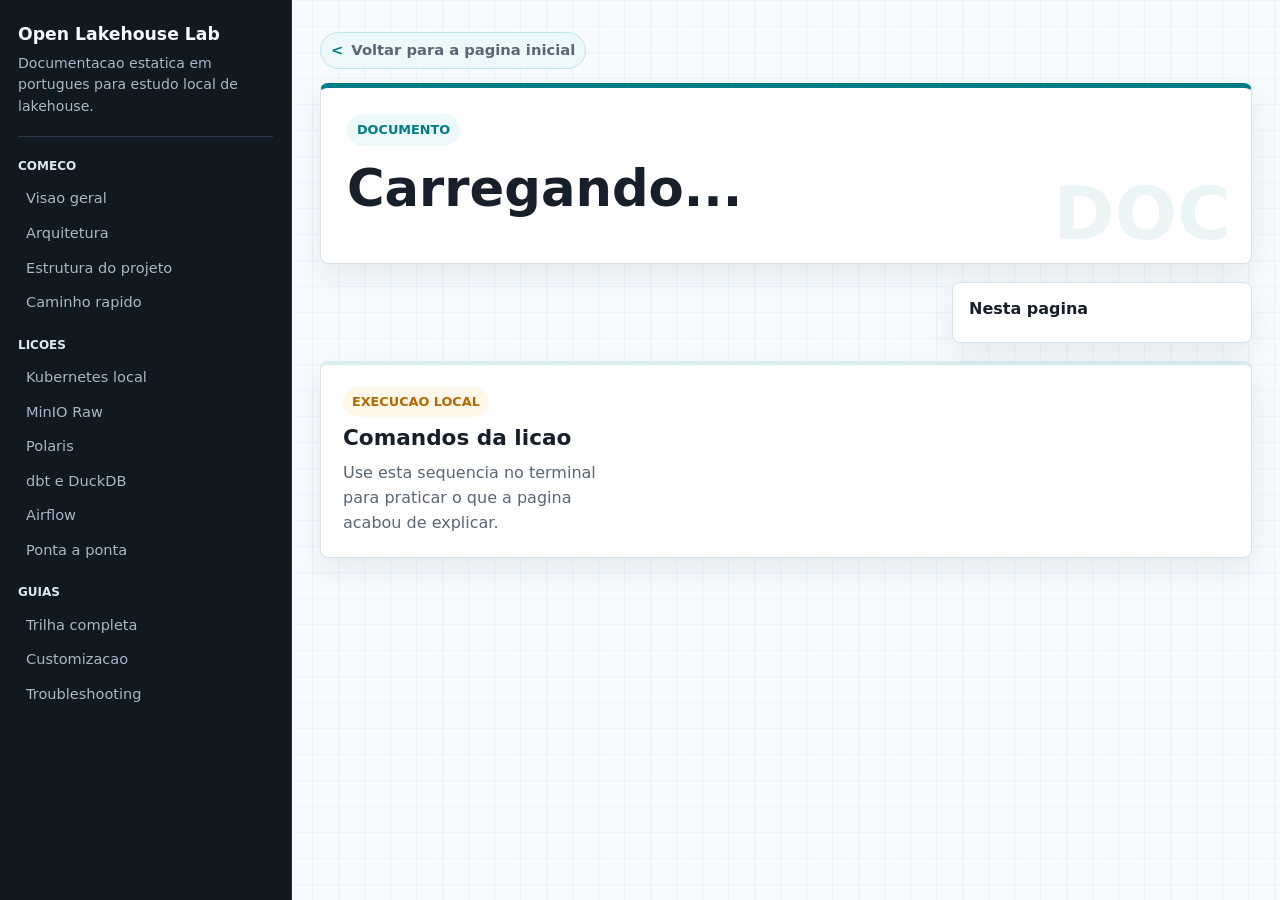
==== docs/site/pages/doc.html @ 3cd723d2 "docs(site): move lesson commands to page footer (#36)" ====
<!doctype html>
<html lang="pt-BR">
  <head>
    <meta charset="utf-8" />
    <meta name="viewport" content="width=device-width, initial-scale=1" />
    <title>Open Lakehouse Lab - Documento</title>
    <link rel="stylesheet" href="../assets/site.css" />
  </head>
  <body class="doc-page">
    <div class="layout doc-layout">
      <aside class="sidebar" aria-label="Navegacao principal">
        <div class="brand">
          <strong>Open Lakehouse Lab</strong>
          <span>Documentacao estatica em portugues para estudo local de lakehouse.</span>
        </div>
        <nav>
          <div class="nav-group">
            <h2>Comeco</h2>
            <a href="../index.html#visao-geral">Visao geral</a>
            <a href="../index.html#arquitetura">Arquitetura</a>
            <a href="../index.html#estrutura">Estrutura do projeto</a>
            <a href="../index.html#caminho-rapido">Caminho rapido</a>
          </div>
          <div class="nav-group">
            <h2>Licoes</h2>
            <a href="doc.html?doc=lesson-kind">Kubernetes local</a>
            <a href="doc.html?doc=lesson-minio">MinIO Raw</a>
            <a href="doc.html?doc=lesson-polaris">Polaris</a>
            <a href="doc.html?doc=lesson-dbt">dbt e DuckDB</a>
            <a href="doc.html?doc=lesson-airflow">Airflow</a>
            <a href="doc.html?doc=lesson-e2e">Ponta a ponta</a>
          </div>
          <div class="nav-group">
            <h2>Guias</h2>
            <a href="doc.html?doc=learning-path">Trilha completa</a>
            <a href="doc.html?doc=customization">Customizacao</a>
            <a href="doc.html?doc=troubleshooting">Troubleshooting</a>
          </div>
        </nav>
      </aside>

      <main>
        <div class="content">
          <div class="doc-top">
            <a class="crumb" href="../index.html">Voltar para a pagina inicial</a>
            <article class="doc-hero">
              <span class="doc-category" id="doc-category">Documento</span>
              <h1 id="doc-title">Carregando...</h1>
              <p class="lead" id="doc-summary"></p>
              <div class="tags" id="doc-tags"></div>
            </article>
          </div>

          <div class="doc-grid">
            <div class="doc-main" id="doc-sections"></div>
            <aside class="doc-aside">
              <div class="side-panel">
                <h2>Nesta pagina</h2>
                <div class="toc-list" id="doc-toc"></div>
              </div>
            </aside>
          </div>

          <section class="doc-command-section" id="doc-command-section">
            <div>
              <span class="doc-command-label">Execucao local</span>
              <h2>Comandos da licao</h2>
              <p>Use esta sequencia no terminal para praticar o que a pagina acabou de explicar.</p>
            </div>
            <div class="command-list" id="doc-commands"></div>
          </section>
        </div>
      </main>
    </div>

    <script src="../assets/docs-data.js"></script>
    <script>
      const params = new URLSearchParams(window.location.search);
      const key = params.get("doc") || "overview";
      const docs = window.OPEN_LAKEHOUSE_DOCS || {};
      const doc = docs[key] || docs.overview;
      const escapeHtml = (value) =>
        String(value)
          .replaceAll("&", "&amp;")
          .replaceAll("<", "&lt;")
          .replaceAll(">", "&gt;")
          .replaceAll('"', "&quot;")
          .replaceAll("'", "&#039;");

      document.title = `Open Lakehouse Lab - ${doc.title}`;
      document.getElementById("doc-category").textContent = doc.category;
      document.getElementById("doc-title").textContent = doc.title;
      document.getElementById("doc-summary").textContent = doc.summary;

      const tags = document.getElementById("doc-tags");
      tags.innerHTML = (doc.tags || [])
        .map((tag) => `<span class="tag">${escapeHtml(tag)}</span>`)
        .join("");

      const sections = document.getElementById("doc-sections");
      const toc = document.getElementById("doc-toc");
      sections.innerHTML = (doc.sections || [])
        .map((section, index) => {
          const id = `sec-${index + 1}`;
          const step = String(index + 1).padStart(2, "0");
          return `<section class="doc-section" id="${id}"><span class="doc-step">${step}</span><div class="doc-section-copy"><h2>${escapeHtml(section.title)}</h2><p>${escapeHtml(section.body)}</p></div></section>`;
        })
        .join("");
      toc.innerHTML = (doc.sections || [])
        .map((section, index) => `<a href="#sec-${index + 1}">${escapeHtml(section.title)}</a>`)
        .join("");

      const commands = document.getElementById("doc-commands");
      const commandSection = document.getElementById("doc-command-section");
      const commandItems = doc.commands || [];
      commandSection.hidden = commandItems.length === 0;
      commands.innerHTML = commandItems
        .map(
          (command, index) =>
            `<div class="command-card"><span>Comando ${String(index + 1).padStart(2, "0")}</span><pre><button class="copy" type="button">copiar</button><code>${escapeHtml(command)}</code></pre></div>`,
        )
        .join("");
    </script>
    <script src="../assets/site.js"></script>
  </body>
</html>
---- docs/site/assets/site.css ----
:root {
  color-scheme: light;
  --ink: #17202a;
  --muted: #5a6675;
  --line: #d8e0ea;
  --surface: #ffffff;
  --page: #f7fbff;
  --nav: #101820;
  --nav-muted: #a9b7c7;
  --teal: #007c89;
  --green: #2f7d32;
  --mint: #1f9d77;
  --coral: #c84f4f;
  --amber: #b46a00;
  --blue: #315fad;
  --rose: #a83252;
  --violet: #6a55a3;
  --code: #0c1117;
  --code-text: #e8edf4;
  --radius: 8px;
  --shadow: 0 12px 28px rgba(20, 32, 46, 0.08);
}

* {
  box-sizing: border-box;
}

html {
  scroll-behavior: smooth;
}

body {
  margin: 0;
  color: var(--ink);
  background:
    linear-gradient(90deg, rgba(0, 124, 137, 0.06) 1px, transparent 1px),
    linear-gradient(180deg, rgba(49, 95, 173, 0.05) 1px, transparent 1px),
    var(--page);
  background-size: 26px 26px;
  font-family:
    Inter, ui-sans-serif, system-ui, -apple-system, BlinkMacSystemFont, "Segoe UI",
    sans-serif;
  line-height: 1.55;
}

a {
  color: var(--teal);
  text-decoration: none;
}

a:hover {
  text-decoration: underline;
}

h1,
h2,
h3,
h4 {
  letter-spacing: 0;
  line-height: 1.2;
  overflow-wrap: anywhere;
}

p {
  margin: 0 0 14px;
}

code {
  border-radius: 5px;
  background: #eef2f6;
  padding: 1px 5px;
  color: #152033;
  font-family:
    "SFMono-Regular", Consolas, "Liberation Mono", Menlo, monospace;
  font-size: 0.92em;
}

.layout {
  display: grid;
  grid-template-columns: 292px minmax(0, 1fr);
  min-height: 100vh;
}

.sidebar {
  position: sticky;
  top: 0;
  height: 100vh;
  overflow-y: auto;
  background: var(--nav);
  color: #f7fbff;
  border-right: 1px solid #223244;
  padding: 24px 18px;
}

.brand {
  margin-bottom: 22px;
  padding-bottom: 18px;
  border-bottom: 1px solid #2a3b4d;
}

.brand strong {
  display: block;
  font-size: 1.08rem;
  line-height: 1.25;
}

.brand span {
  display: block;
  margin-top: 7px;
  color: var(--nav-muted);
  font-size: 0.88rem;
}

.nav-group {
  margin: 0 0 18px;
}

.nav-group h2 {
  margin: 0 0 8px;
  color: #dce8f5;
  font-size: 0.75rem;
  font-weight: 700;
  letter-spacing: 0;
  text-transform: uppercase;
}

.nav-group a {
  display: block;
  padding: 6px 8px;
  border-radius: 6px;
  color: var(--nav-muted);
  font-size: 0.91rem;
}

.nav-group a:hover,
.nav-group a:focus {
  background: #1b2a38;
  color: #ffffff;
  text-decoration: none;
}

main {
  min-width: 0;
}

.content {
  max-width: 1180px;
  margin: 0 auto;
  padding: 32px 28px 72px;
}

.lead {
  max-width: 880px;
  margin-top: 18px;
  color: var(--muted);
  font-size: 1.08rem;
}

.intro {
  position: relative;
  overflow: hidden;
  border-top: 5px solid var(--teal);
}

.intro::after {
  content: "LAB";
  position: absolute;
  right: 22px;
  bottom: 18px;
  color: rgba(0, 124, 137, 0.08);
  font-size: 5rem;
  font-weight: 900;
  line-height: 1;
}

.eyebrow {
  display: inline-flex;
  align-items: center;
  gap: 8px;
  border: 1px solid #bfe4e9;
  border-radius: 999px;
  background: #edf8fa;
  padding: 6px 10px;
}

.eyebrow::before {
  content: "";
  display: inline-block;
  width: 8px;
  height: 8px;
  border-radius: 50%;
  background: var(--mint);
}

.button {
  box-shadow: 0 4px 0 #005c65;
  transform: translateY(0);
  transition:
    filter 0.15s ease,
    transform 0.15s ease,
    box-shadow 0.15s ease;
}

.button.secondary {
  box-shadow: 0 4px 0 #b8d8dd;
}

.button:hover {
  transform: translateY(1px);
  box-shadow: 0 3px 0 #005c65;
}

.button.secondary:hover {
  box-shadow: 0 3px 0 #b8d8dd;
}

section {
  border-top: 4px solid #d9edf0;
}

section:nth-of-type(3n + 1) {
  border-top-color: #d9edf0;
}

section:nth-of-type(3n + 2) {
  border-top-color: #e6ddfb;
}

section:nth-of-type(3n) {
  border-top-color: #f4d9d6;
}

.tile {
  position: relative;
  overflow: hidden;
}

.tile::before {
  content: "";
  position: absolute;
  inset: 0 auto 0 0;
  width: 5px;
  background: var(--teal);
}

.tile:nth-child(2n)::before {
  background: var(--violet);
}

.tile:nth-child(3n)::before {
  background: var(--coral);
}

.mark.violet {
  background: var(--violet);
}

.mark.coral {
  background: var(--coral);
}

.mission-board {
  display: grid;
  grid-template-columns: repeat(4, minmax(0, 1fr));
  gap: 12px;
  margin-top: 18px;
}

.mission {
  min-height: 142px;
  border: 1px solid var(--line);
  border-radius: var(--radius);
  background: #ffffff;
  padding: 14px;
}

.mission b {
  display: block;
  margin-bottom: 8px;
}

.mission span {
  color: var(--muted);
  font-size: 0.93rem;
  overflow-wrap: anywhere;
}

.mission-code {
  display: inline-flex;
  align-items: center;
  justify-content: center;
  min-width: 42px;
  min-height: 30px;
  margin-bottom: 12px;
  border-radius: 6px;
  background: #edf8fa;
  color: var(--teal);
  font-weight: 900;
}

.project-map {
  display: grid;
  grid-template-columns: repeat(3, minmax(0, 1fr));
  gap: 14px;
}

.dir-card {
  border: 1px solid var(--line);
  border-radius: var(--radius);
  background: #fbfcfe;
  padding: 14px;
}

.dir-card code {
  display: inline-block;
  margin-bottom: 8px;
  font-weight: 800;
}

.dir-card p {
  color: var(--muted);
  font-size: 0.94rem;
  overflow-wrap: anywhere;
}

.page-shell {
  max-width: 980px;
  margin: 0 auto;
  padding: 28px 18px 68px;
}

.doc-top {
  margin-bottom: 18px;
}

.crumb {
  display: inline-flex;
  align-items: center;
  min-height: 34px;
  margin-bottom: 14px;
  border: 1px solid #bfe4e9;
  border-radius: 999px;
  background: #edf8fa;
  padding: 6px 10px;
  color: var(--muted);
  font-size: 0.92rem;
  font-weight: 700;
}

.crumb::before {
  content: "<";
  margin-right: 8px;
  color: var(--teal);
  font-weight: 900;
}

.doc-hero {
  position: relative;
  overflow: hidden;
  border: 1px solid var(--line);
  border-top: 5px solid var(--teal);
  border-radius: var(--radius);
  background: var(--surface);
  box-shadow: var(--shadow);
  padding: 26px;
}

.doc-hero::after {
  content: "DOC";
  position: absolute;
  right: 20px;
  bottom: 12px;
  color: rgba(0, 124, 137, 0.08);
  font-size: 4.6rem;
  font-weight: 900;
  line-height: 1;
}

.doc-hero h1 {
  position: relative;
  margin: 0;
  max-width: 840px;
  font-size: clamp(2rem, 4vw, 3.6rem);
  z-index: 1;
}

.doc-hero .lead,
.doc-hero .tags,
.doc-category {
  position: relative;
  z-index: 1;
}

.doc-category {
  display: inline-flex;
  margin-bottom: 12px;
  border-radius: 999px;
  background: #edf8fa;
  padding: 6px 10px;
  color: var(--teal);
  font-size: 0.8rem;
  font-weight: 800;
  text-transform: uppercase;
}

.doc-grid {
  display: grid;
  grid-template-columns: minmax(0, 1fr) 300px;
  gap: 18px;
  margin-top: 18px;
}

.doc-main,
.doc-aside {
  min-width: 0;
}

.doc-section {
  display: grid;
  grid-template-columns: 52px minmax(0, 1fr);
  gap: 16px;
  align-items: start;
  border: 1px solid var(--line);
  border-top: 4px solid #d9edf0;
  border-radius: var(--radius);
  background: var(--surface);
  box-shadow: var(--shadow);
  padding: 22px;
}

.doc-step {
  display: grid;
  width: 42px;
  height: 42px;
  place-items: center;
  border-radius: 50%;
  background: #edf8fa;
  color: var(--teal);
  font-weight: 900;
}

.doc-section-copy {
  min-width: 0;
}

.doc-section h2 {
  margin: 0 0 10px;
  font-size: 1.35rem;
}

.doc-section p {
  margin: 0;
  color: var(--muted);
  overflow-wrap: anywhere;
}

.doc-section + .doc-section {
  margin-top: 16px;
}

.doc-section:nth-child(2n) {
  border-top-color: #e6ddfb;
}

.side-panel {
  position: sticky;
  top: 18px;
  border: 1px solid var(--line);
  border-radius: var(--radius);
  background: #ffffff;
  box-shadow: var(--shadow);
  padding: 16px;
}

.side-panel h2 {
  margin: 0 0 8px;
  font-size: 1rem;
}

.toc-list {
  display: grid;
  gap: 6px;
}

.toc-list a {
  display: block;
  border: 1px solid transparent;
  border-radius: 6px;
  padding: 7px 8px;
  color: var(--muted);
  font-size: 0.92rem;
  overflow-wrap: anywhere;
}

.toc-list a:hover,
.toc-list a:focus {
  border-color: #cfe5e9;
  background: #edf8fa;
  color: var(--teal);
  text-decoration: none;
}

.command-list {
  display: grid;
  gap: 10px;
}

.doc-command-section {
  display: grid;
  grid-template-columns: 260px minmax(0, 1fr);
  gap: 18px;
  margin-top: 18px;
  border: 1px solid var(--line);
  border-top: 4px solid #f4d9d6;
  border-radius: var(--radius);
  background: var(--surface);
  box-shadow: var(--shadow);
  padding: 22px;
}

.doc-command-section[hidden] {
  display: none;
}

.doc-command-section h2 {
  margin: 8px 0 10px;
  font-size: 1.35rem;
}

.doc-command-section p {
  margin: 0;
  color: var(--muted);
}

.doc-command-label {
  display: inline-flex;
  border-radius: 999px;
  background: #fff7ea;
  padding: 5px 9px;
  color: var(--amber);
  font-size: 0.8rem;
  font-weight: 800;
  text-transform: uppercase;
}

.command-card {
  min-width: 0;
  border: 1px solid var(--line);
  border-radius: var(--radius);
  background: #fbfcfe;
  padding: 10px;
}

.command-card > span {
  display: inline-flex;
  margin-bottom: 8px;
  border-radius: 999px;
  background: #fff7ea;
  padding: 4px 8px;
  color: var(--amber);
  font-size: 0.78rem;
  font-weight: 800;
}

.doc-page pre {
  position: relative;
  overflow-x: auto;
  margin: 0;
  border-radius: var(--radius);
  background: var(--code);
  color: var(--code-text);
  padding: 42px 14px 14px;
}

.doc-page pre code {
  display: block;
  background: transparent;
  color: inherit;
  padding: 0;
  font-size: 0.86rem;
  line-height: 1.55;
  white-space: pre;
}

.doc-page .copy {
  position: absolute;
  top: 8px;
  right: 8px;
  border: 1px solid #485465;
  border-radius: 6px;
  background: #17202a;
  color: #e8edf4;
  cursor: pointer;
  font-size: 0.78rem;
  min-height: 30px;
  padding: 4px 8px;
}

.tags {
  display: flex;
  flex-wrap: wrap;
  gap: 8px;
  margin-top: 12px;
}

.tag {
  border-radius: 999px;
  background: #eef2f6;
  padding: 5px 8px;
  color: #263545;
  font-size: 0.82rem;
  font-weight: 700;
}

.node b,
.node span,
.tile,
.mission,
.dir-card,
.doc-section,
.side-panel {
  overflow-wrap: anywhere;
}

@media (max-width: 980px) {
  .layout {
    display: block;
  }

  .sidebar {
    position: static;
    height: auto;
    padding: 18px;
  }

  .content {
    padding: 20px 14px 48px;
  }

  .mission-board,
  .project-map,
  .doc-grid {
    grid-template-columns: 1fr;
  }

  .side-panel {
    position: static;
  }

  .doc-section {
    grid-template-columns: 1fr;
  }

  .doc-command-section {
    grid-template-columns: 1fr;
  }

  .doc-step {
    width: 36px;
    height: 36px;
  }
}
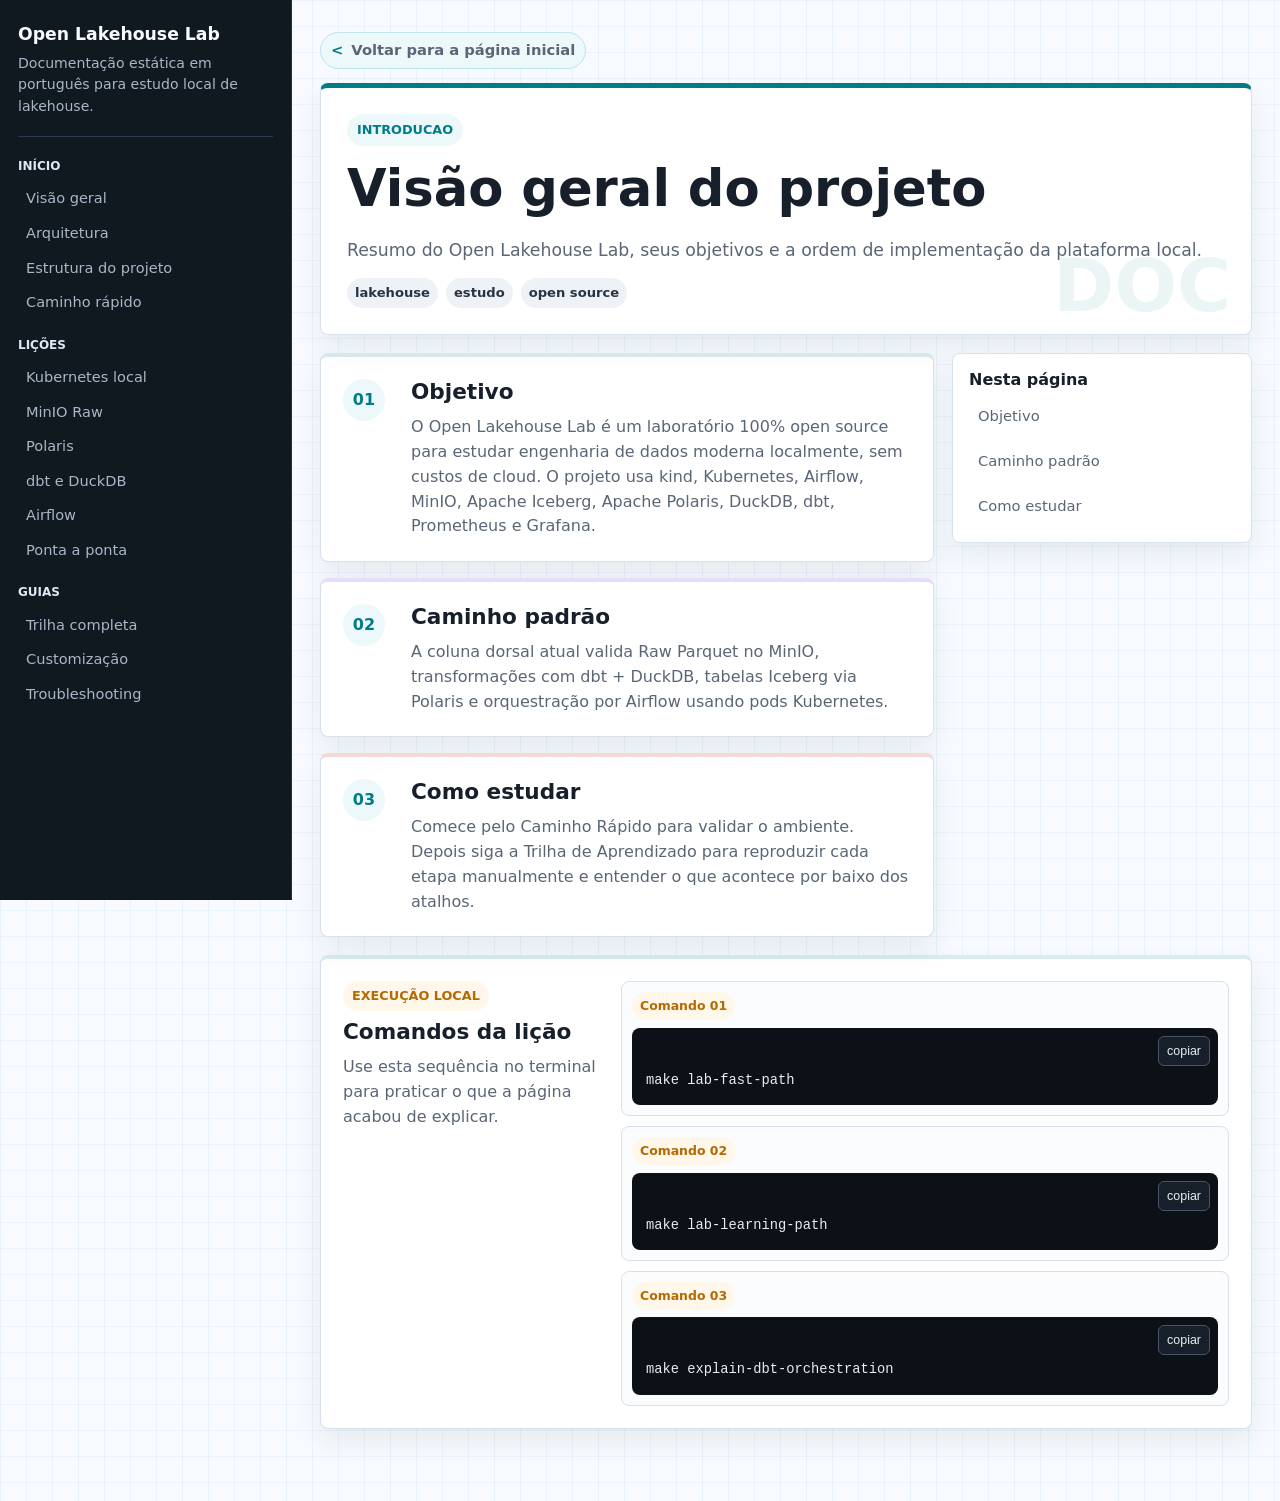
==== commit ecca2256: "docs(site): revise Portuguese accents (#36)" ====
--- a/docs/site/pages/doc.html
+++ b/docs/site/pages/doc.html
@@ -8,21 +8,21 @@
   </head>
   <body class="doc-page">
     <div class="layout doc-layout">
-      <aside class="sidebar" aria-label="Navegacao principal">
+      <aside class="sidebar" aria-label="Navegação principal">
         <div class="brand">
           <strong>Open Lakehouse Lab</strong>
-          <span>Documentacao estatica em portugues para estudo local de lakehouse.</span>
+          <span>Documentação estática em português para estudo local de lakehouse.</span>
         </div>
         <nav>
           <div class="nav-group">
-            <h2>Comeco</h2>
-            <a href="../index.html#visao-geral">Visao geral</a>
+            <h2>INÍCIO</h2>
+            <a href="../index.html#visao-geral">Visão geral</a>
             <a href="../index.html#arquitetura">Arquitetura</a>
             <a href="../index.html#estrutura">Estrutura do projeto</a>
-            <a href="../index.html#caminho-rapido">Caminho rapido</a>
+            <a href="../index.html#caminho-rapido">Caminho rápido</a>
           </div>
           <div class="nav-group">
-            <h2>Licoes</h2>
+            <h2>Lições</h2>
             <a href="doc.html?doc=lesson-kind">Kubernetes local</a>
             <a href="doc.html?doc=lesson-minio">MinIO Raw</a>
             <a href="doc.html?doc=lesson-polaris">Polaris</a>
@@ -33,7 +33,7 @@
           <div class="nav-group">
             <h2>Guias</h2>
             <a href="doc.html?doc=learning-path">Trilha completa</a>
-            <a href="doc.html?doc=customization">Customizacao</a>
+            <a href="doc.html?doc=customization">Customização</a>
             <a href="doc.html?doc=troubleshooting">Troubleshooting</a>
           </div>
         </nav>
@@ -42,7 +42,7 @@
       <main>
         <div class="content">
           <div class="doc-top">
-            <a class="crumb" href="../index.html">Voltar para a pagina inicial</a>
+            <a class="crumb" href="../index.html">Voltar para a página inicial</a>
             <article class="doc-hero">
               <span class="doc-category" id="doc-category">Documento</span>
               <h1 id="doc-title">Carregando...</h1>
@@ -55,7 +55,7 @@
             <div class="doc-main" id="doc-sections"></div>
             <aside class="doc-aside">
               <div class="side-panel">
-                <h2>Nesta pagina</h2>
+                <h2>Nesta página</h2>
                 <div class="toc-list" id="doc-toc"></div>
               </div>
             </aside>
@@ -63,9 +63,9 @@
 
           <section class="doc-command-section" id="doc-command-section">
             <div>
-              <span class="doc-command-label">Execucao local</span>
-              <h2>Comandos da licao</h2>
-              <p>Use esta sequencia no terminal para praticar o que a pagina acabou de explicar.</p>
+              <span class="doc-command-label">Execução local</span>
+              <h2>Comandos da lição</h2>
+              <p>Use esta sequência no terminal para praticar o que a página acabou de explicar.</p>
             </div>
             <div class="command-list" id="doc-commands"></div>
           </section>
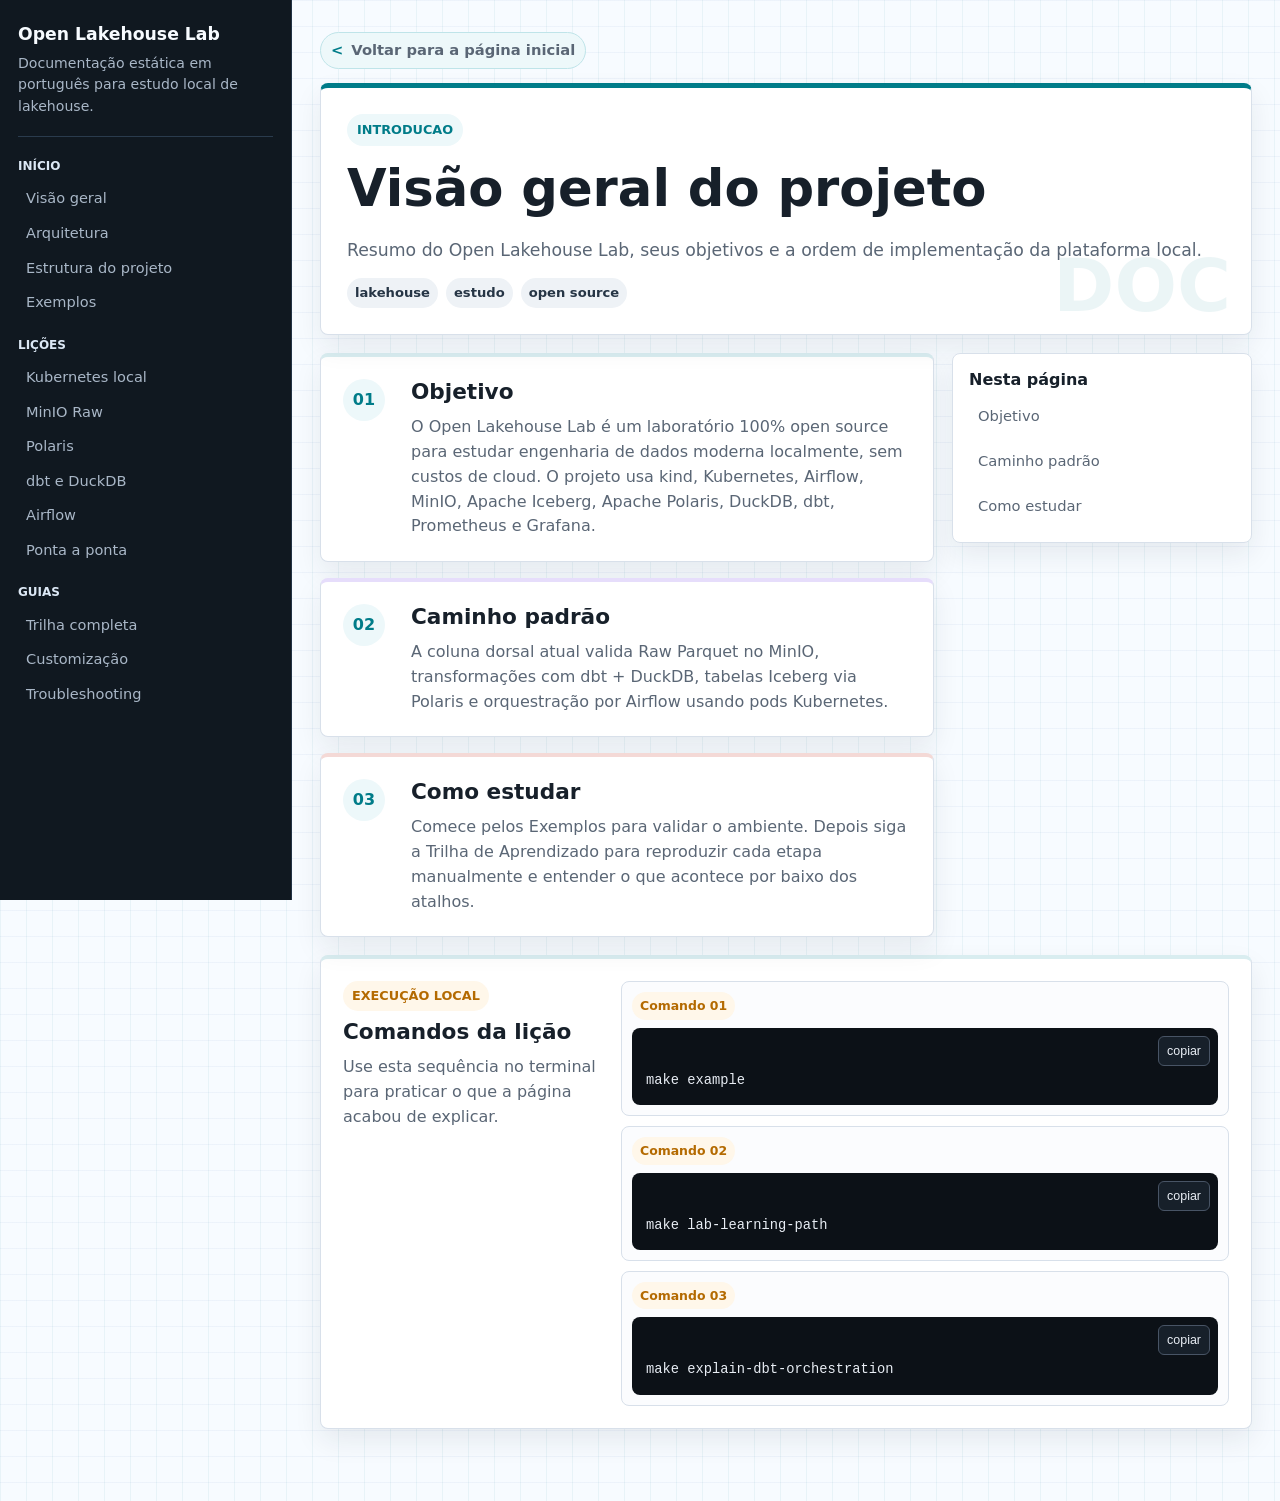
==== commit 48e2a706: "docs(learning): rename fast path to examples (#36)" ====
--- a/docs/site/pages/doc.html
+++ b/docs/site/pages/doc.html
@@ -19,7 +19,7 @@
             <a href="../index.html#visao-geral">Visão geral</a>
             <a href="../index.html#arquitetura">Arquitetura</a>
             <a href="../index.html#estrutura">Estrutura do projeto</a>
-            <a href="../index.html#caminho-rapido">Caminho rápido</a>
+            <a href="../index.html#exemplos">Exemplos</a>
           </div>
           <div class="nav-group">
             <h2>Lições</h2>
